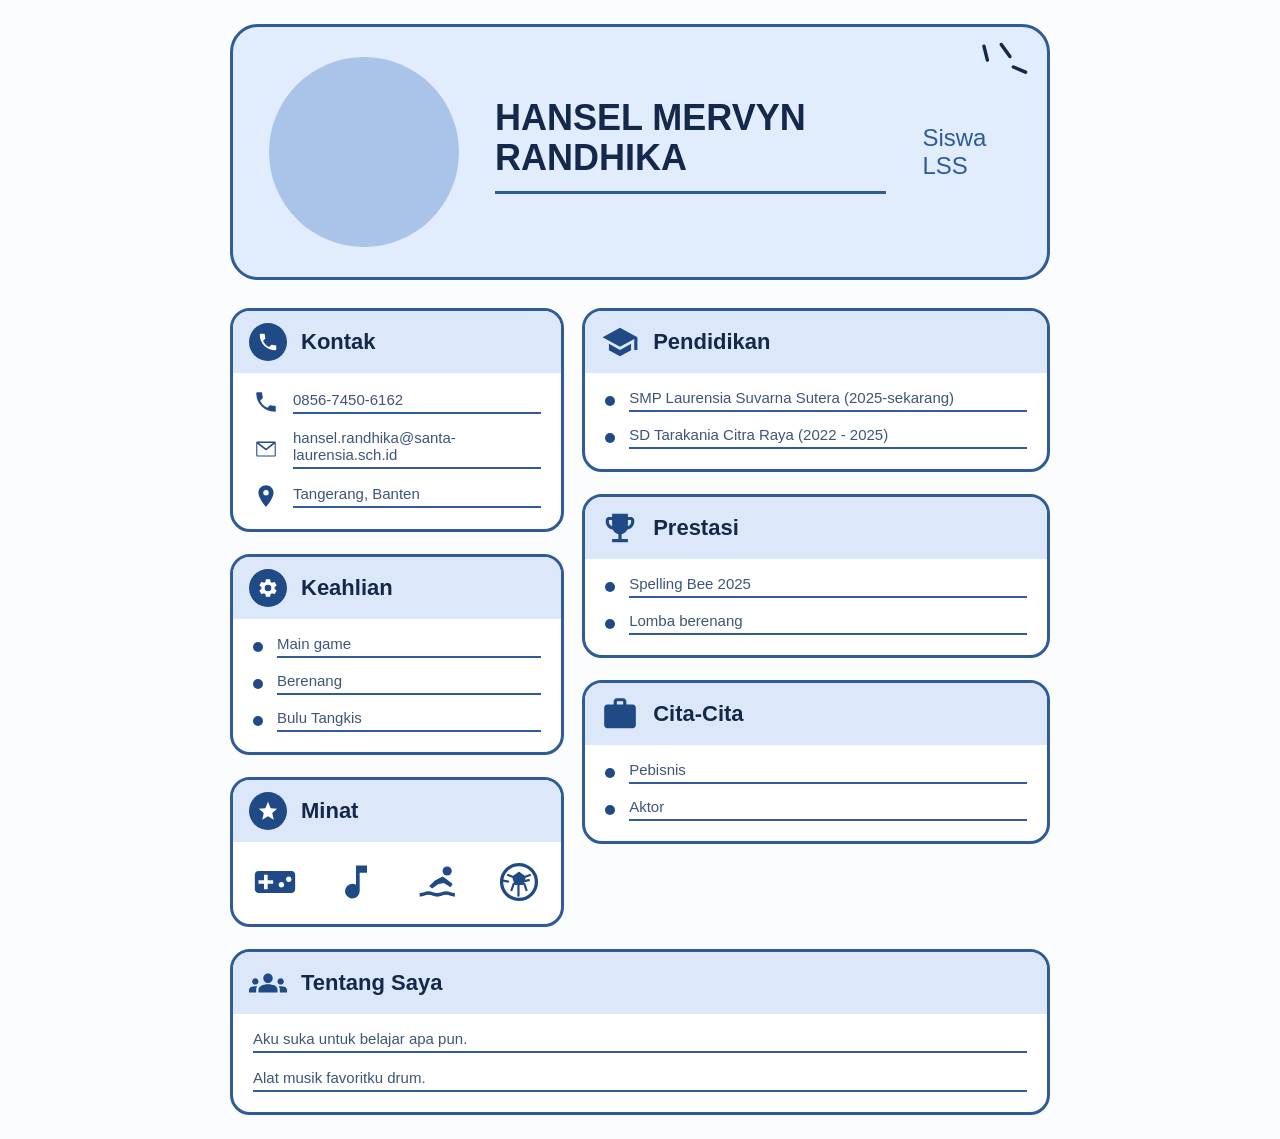
==== index.html @ aec37f4a "Add files via upload" ====
<!DOCTYPE html>
<html lang="id">
<head>
  <link rel="logo" href="https://www.santa-laurensia.com/sutera/wp-content/uploads/2024/10/logo-las-286x300-1.png">
  <meta charset="UTF-8">
  <meta name="viewport" content="width=device-width, initial-scale=1.0">
  <title>CV Hansel Santoso</title>
  <link rel="icon" type="image/png" href="logo.png">
  <link rel="stylesheet" href="hansel.css">
</head>
<body class="hansel-body">
  <svg class="hansel-sprite" xmlns="http://www.w3.org/2000/svg" aria-hidden="true">
    <symbol id="hansel-ic-phone" viewBox="0 0 24 24"><path d="M6.62 10.79c1.44 2.83 3.76 5.14 6.59 6.59l2.2-2.2c.27-.27.67-.36 1.02-.24 1.12.37 2.33.57 3.57.57.55 0 1 .45 1 1V20c0 .55-.45 1-1 1-9.39 0-17-7.61-17-17 0-.55.45-1 1-1h3.5c.55 0 1 .45 1 1 0 1.25.2 2.45.57 3.57.11.35.03.74-.25 1.02l-2.2 2.2z"/></symbol>
    <symbol id="hansel-ic-mail" viewBox="0 0 24 24"><path d="M4 5h16a1 1 0 0 1 1 1v12a1 1 0 0 1-1 1H4a1 1 0 0 1-1-1V6a1 1 0 0 1 1-1zm0 2.2V18h16V7.2l-8 6.1-8-6.1zM5.5 6.5l6.5 5 6.5-5z"/></symbol>
    <symbol id="hansel-ic-pin" viewBox="0 0 24 24"><path d="M12 2C8.1 2 5 5.1 5 9c0 5.25 7 13 7 13s7-7.75 7-13c0-3.9-3.1-7-7-7zm0 9.5A2.5 2.5 0 1 1 12 6.5a2.5 2.5 0 0 1 0 5z"/></symbol>
    <symbol id="hansel-ic-cap" viewBox="0 0 24 24"><path d="M12 3L1 9l11 6 9-4.91V17h2V9L12 3zM5 13.18v4L12 21l7-3.82v-4L12 17l-7-3.82z"/></symbol>
    <symbol id="hansel-ic-gear" viewBox="0 0 24 24"><path d="M19.14 12.94c.04-.3.06-.61.06-.94 0-.32-.02-.64-.07-.94l2.03-1.58a.49.49 0 0 0 .12-.61l-1.92-3.32a.49.49 0 0 0-.59-.22l-2.39.96c-.5-.38-1.03-.7-1.62-.94l-.36-2.54a.48.48 0 0 0-.48-.41h-3.84c-.24 0-.43.17-.47.41l-.36 2.54c-.59.24-1.13.57-1.62.94l-2.39-.96c-.22-.08-.47 0-.59.22L2.74 8.87c-.12.21-.08.47.12.61l2.03 1.58c-.05.3-.09.63-.09.94s.02.64.07.94l-2.03 1.58a.49.49 0 0 0-.12.61l1.92 3.32c.12.22.37.29.59.22l2.39-.96c.5.38 1.03.7 1.62.94l.36 2.54c.05.24.24.41.48.41h3.84c.24 0 .44-.17.47-.41l.36-2.54c.59-.24 1.13-.56 1.62-.94l2.39.96c.22.08.47 0 .59-.22l1.92-3.32c.12-.22.07-.47-.12-.61l-2.01-1.58zM12 15.6A3.6 3.6 0 1 1 12 8.4a3.6 3.6 0 0 1 0 7.2z"/></symbol>
    <symbol id="hansel-ic-trophy" viewBox="0 0 24 24"><path d="M19 5h-2V3H7v2H5c-1.1 0-2 .9-2 2v1c0 2.55 1.92 4.63 4.39 4.94.63 1.5 1.98 2.63 3.61 2.96V19H7v2h10v-2h-4v-3.1c1.63-.33 2.98-1.46 3.61-2.96C19.08 12.63 21 10.55 21 8V7c0-1.1-.9-2-2-2zM5 8V7h2v3.82C5.84 10.4 5 9.3 5 8zm14 0c0 1.3-.84 2.4-2 2.82V7h2v1z"/></symbol>
    <symbol id="hansel-ic-work" viewBox="0 0 24 24"><path d="M20 6h-4V4c0-1.11-.89-2-2-2h-4c-1.11 0-2 .89-2 2v2H4c-1.11 0-1.99.89-1.99 2L2 19c0 1.11.89 2 2 2h16c1.11 0 2-.89 2-2V8c0-1.11-.89-2-2-2zm-6 0h-4V4h4v2z"/></symbol>
    <symbol id="hansel-ic-star" viewBox="0 0 24 24"><path d="M12 2l2.9 6.9 7.1.6-5.4 4.7 1.7 7.3L12 17.8 5.7 21.5l1.7-7.3L2 9.5l7.1-.6z"/></symbol>
    <symbol id="hansel-ic-game" viewBox="0 0 24 24"><path d="M21 6H3c-1.1 0-2 .9-2 2v8c0 1.1.9 2 2 2h18c1.1 0 2-.9 2-2V8c0-1.1-.9-2-2-2zm-10 7H8v3H6v-3H3v-2h3V8h2v3h3v2zm4.5 2c-.83 0-1.5-.67-1.5-1.5s.67-1.5 1.5-1.5 1.5.67 1.5 1.5-.67 1.5-1.5 1.5zm4-3c-.83 0-1.5-.67-1.5-1.5S18.67 9 19.5 9s1.5.67 1.5 1.5-.67 1.5-1.5 1.5z"/></symbol>
    <symbol id="hansel-ic-music" viewBox="0 0 24 24"><path d="M12 3v10.55A4 4 0 1 0 14 17V7h4V3h-6z"/></symbol>
    <symbol id="hansel-ic-swim" viewBox="0 0 24 24"><circle cx="17" cy="6" r="2.5"/><path d="m14.5 9-4.2 2.2-3.1 3 1.6 1.4 3.3-2.4 3.1-.6 3.6 2.2 1.2-1.7-4-3.1-1.5-1zM2 18c2 0 2.8-1 4.8-1s2.8 1 4.8 1 2.8-1 4.8-1 2.8 1 4.8 1v2c-2 0-2.8-1-4.8-1s-2.8 1-4.8 1-2.8-1-4.8-1S4 20 2 20v-2z"/></symbol>
    <symbol id="hansel-ic-football" viewBox="0 0 24 24"><circle cx="12" cy="12" r="9.5" fill="none" stroke="#1f4a85" stroke-width="1.8"/><path d="m12 7 3.1 2.3-1.2 3.7h-3.8L8.9 9.3 12 7zm-3.1 2.3L6 8.2m9.1 1.1 2.9-1.1m-3.1 4.8 1.2 3.4m-7-3.4-1.2 3.4m3.8-2.7v5.8m-5.7-7.7-3.8-.8m15.2 0-3.8.8" fill="#1f4a85" stroke="#1f4a85" stroke-width="1.2" stroke-linecap="round" stroke-linejoin="round"/></symbol>
    <symbol id="hansel-ic-people" viewBox="0 0 24 24"><path d="M12 12.75c1.63 0 3.07.39 4.24.9 1.08.48 1.76 1.56 1.76 2.73V18H6v-1.61c0-1.18.68-2.26 1.76-2.73 1.17-.52 2.61-.91 4.24-.91zM4 13c1.1 0 2-.9 2-2s-.9-2-2-2-2 .9-2 2 .9 2 2 2zm1.13 1.1c-.37-.06-.74-.1-1.13-.1-.99 0-1.93.21-2.78.58A2.01 2.01 0 0 0 0 16.43V18h4.5v-1.61c0-.83.23-1.61.63-2.29zM20 13c1.1 0 2-.9 2-2s-.9-2-2-2-2 .9-2 2 .9 2 2 2zm4 3.43c0-.81-.48-1.53-1.22-1.85A6.95 6.95 0 0 0 20 14c-.39 0-.76.04-1.13.1.4.68.63 1.46.63 2.29V18H24v-1.57zM12 6c1.66 0 3 1.34 3 3s-1.34 3-3 3-3-1.34-3-3 1.34-3 3-3z"/></symbol>
  </svg>








  <main class="hansel-page">
    <header class="hansel-header">
    <a class="hansel-photo-link" href="index2.html">
  <div class="hansel-photo" role="img" aria-label="Foto Hansel"></div>
</a>
     
        <h1 class="hansel-name">HANSEL MERVYN RANDHIKA</h1>
        <p class="hansel-role">Siswa LSS</p>
      </div>
      <svg class="hansel-spark" viewBox="0 0 60 60" aria-hidden="true">
        <line x1="8" y1="6" x2="12" y2="22"/>
        <line x1="28" y1="4" x2="38" y2="18"/>
        <line x1="42" y1="30" x2="56" y2="36"/>
      </svg>
    </header>








    <div class="hansel-grid">
      <div class="hansel-column">
        <section class="hansel-card">
          <h2 class="hansel-card-title">
            <span class="hansel-badge"><svg class="hansel-icon"><use href="#hansel-ic-phone"/></svg></span> Kontak
          </h2>
          <ul class="hansel-card-body">
            <li class="hansel-item"><svg class="hansel-icon hansel-icon-small"><use href="#hansel-ic-phone"/></svg><span class="hansel-line">0856-7450-6162</span></li>
            <li class="hansel-item"><svg class="hansel-icon hansel-icon-small"><use href="#hansel-ic-mail"/></svg><span class="hansel-line">hansel.randhika@santa-laurensia.sch.id</span></li>
            <li class="hansel-item"><svg class="hansel-icon hansel-icon-small"><use href="#hansel-ic-pin"/></svg><span class="hansel-line">Tangerang, Banten</span></li>
          </ul>
        </section>








        <section class="hansel-card">
          <h2 class="hansel-card-title">
            <span class="hansel-badge"><svg class="hansel-icon"><use href="#hansel-ic-gear"/></svg></span> Keahlian
          </h2>
          <ul class="hansel-card-body">
            <li class="hansel-item hansel-dot"><span class="hansel-line">Main game</span></li>
            <li class="hansel-item hansel-dot"><span class="hansel-line">Berenang</span></li>
            <li class="hansel-item hansel-dot"><span class="hansel-line">Bulu Tangkis</span></li>
          </ul>
        </section>








        <section class="hansel-card">
          <h2 class="hansel-card-title">
            <span class="hansel-badge"><svg class="hansel-icon"><use href="#hansel-ic-star"/></svg></span> Minat
          </h2>
          <div class="hansel-card-body hansel-interests">
            <svg class="hansel-icon hansel-icon-large" aria-label="Game"><use href="#hansel-ic-game"/></svg>
            <svg class="hansel-icon hansel-icon-large" aria-label="Musik"><use href="#hansel-ic-music"/></svg>
            <svg class="hansel-icon hansel-icon-large" aria-label="Berenang"><use href="#hansel-ic-swim"/></svg>
            <svg class="hansel-icon hansel-icon-large" role="img" aria-label="Sepak bola"><use href="#hansel-ic-football"/></svg>
          </div>
        </section>
      </div>








      <div class="hansel-column">
        <section class="hansel-card">
          <h2 class="hansel-card-title">
            <svg class="hansel-icon hansel-icon-title"><use href="#hansel-ic-cap"/></svg> Pendidikan
          </h2>
          <ul class="hansel-card-body">
            <li class="hansel-item hansel-dot"><span class="hansel-line">SMP Laurensia Suvarna Sutera (2025-sekarang)</span></li>
            <li class="hansel-item hansel-dot"><span class="hansel-line">SD Tarakania Citra Raya (2022 - 2025)</span></li>
          </ul>
        </section>








        <section class="hansel-card">
          <h2 class="hansel-card-title">
            <svg class="hansel-icon hansel-icon-title"><use href="#hansel-ic-trophy"/></svg> Prestasi
          </h2>
          <ul class="hansel-card-body">
            <li class="hansel-item hansel-dot"><span class="hansel-line">Spelling Bee 2025</span></li>
            <li class="hansel-item hansel-dot"><span class="hansel-line">Lomba berenang</span></li>
          </ul>
        </section>








        <section class="hansel-card">
          <h2 class="hansel-card-title">
            <svg class="hansel-icon hansel-icon-title"><use href="#hansel-ic-work"/></svg> Cita-Cita
          </h2>
          <ul class="hansel-card-body">
            <li class="hansel-item hansel-dot"><span class="hansel-line">Pebisnis</span></li>
            <li class="hansel-item hansel-dot"><span class="hansel-line">Aktor</span></li>
          </ul>
        </section>
      </div>
    </div>








    <section class="hansel-card hansel-about">
      <h2 class="hansel-card-title">
        <svg class="hansel-icon hansel-icon-title"><use href="#hansel-ic-people"/></svg> Tentang Saya
      </h2>
      <div class="hansel-card-body">
        <p class="hansel-line hansel-paragraph">Aku suka untuk belajar apa pun.</p>
        <p class="hansel-line hansel-paragraph">Alat musik favoritku drum.</p>
      </div>
    </section>
  </main>
</body>
</html>
---- hansel.css ----
.hansel-body {
  margin: 0;
  padding: 24px 16px;
  background-color: #fbfcfe;
  font-family: "Trebuchet MS", "Segoe UI", Arial, sans-serif;
  color: #14284b;
}
















.hansel-sprite {
  position: absolute;
  width: 0;
  height: 0;
  overflow: hidden;
}
















.hansel-page {
  max-width: 820px;
  margin: 0 auto;
}
















.hansel-header {
  position: relative;
  display: flex;
  align-items: center;
  gap: 36px;
  padding: 30px 36px;
  background-color: #e1edfc;
  border: 3px solid #2f5b99;
  border-radius: 28px;
}
















.hansel-photo-link {
  flex-shrink: 0;
  display: block;
  width: 190px;
  height: 190px;
  border-radius: 50%;
  overflow: hidden;
  background-color: #a9c4e8;
}
















.hansel-photo {
  width: 250px;
  height: 250px;
  background-image: url('https://lh3.googleusercontent.com/a/ACg8ocIhfn07L3HhZlN5Z_48oysHoy-c8JaeV3KqUnigDhrddwpNjC4=s83-c-mo');
  background-size: cover;
  background-position: center;
  background-repeat: no-repeat;
  border-radius: 50%; /* Opsional: tambahkan baris ini jika ingin foto berbentuk bulat */
}














.hansel-identity {
  flex: 1;
}
















.hansel-name {
  margin: 0 0 12px;
  padding-bottom: 14px;
  font-size: 36px;
  line-height: 1.1;
  color: #14284b;
  border-bottom: 3px solid #2f5b99;
}
















.hansel-role {
  margin: 0;
  font-size: 24px;
  color: #2f5b99;
}
















.hansel-spark {
  position: absolute;
  top: 14px;
  right: 18px;
  width: 52px;
  height: 52px;
  stroke: #14284b;
  stroke-width: 4;
  stroke-linecap: round;
}
















.hansel-grid {
  display: grid;
  grid-template-columns: 1fr 1.4fr;
  gap: 18px;
  margin-top: 28px;
  align-items: start;
}
















.hansel-column {
  display: flex;
  flex-direction: column;
  gap: 22px;
}
















.hansel-card {
  background-color: #ffffff;
  border: 3px solid #2f5b99;
  border-radius: 20px;
  overflow: hidden;
}
















.hansel-card-title {
  display: flex;
  align-items: center;
  gap: 14px;
  margin: 0;
  padding: 12px 16px;
  font-size: 22px;
  color: #14284b;
  background-color: #dce8fa;
}
















.hansel-badge {
  display: flex;
  align-items: center;
  justify-content: center;
  width: 38px;
  height: 38px;
  border-radius: 50%;
  background-color: #1f4a85;
}
















.hansel-badge .hansel-icon {
  width: 22px;
  height: 22px;
  fill: #ffffff;
}
















.hansel-icon {
  width: 24px;
  height: 24px;
  fill: #1f4a85;
}
















.hansel-icon-title {
  width: 38px;
  height: 38px;
}
















.hansel-icon-small {
  width: 26px;
  height: 26px;
  flex-shrink: 0;
}
















.hansel-icon-large {
  width: 44px;
  height: 44px;
}
















.hansel-card-body {
  list-style: none;
  margin: 0;
  padding: 16px 20px 20px;
}
















.hansel-item {
  display: flex;
  align-items: center;
  gap: 14px;
  margin-bottom: 14px;
}
















.hansel-item:last-child {
  margin-bottom: 0;
}
















.hansel-dot::before {
  content: "";
  flex-shrink: 0;
  width: 10px;
  height: 10px;
  border-radius: 50%;
  background-color: #1f4a85;
}
















.hansel-line {
  flex: 1;
  padding-bottom: 4px;
  font-size: 15px;
  color: #3d5578;
  border-bottom: 2px solid #2f5b99;
}
















.hansel-interests {
  display: flex;
  justify-content: space-between;
  align-items: center;
  padding-top: 18px;
}
















.hansel-about {
  margin-top: 22px;
}
















.hansel-paragraph {
  margin: 0 0 16px;
}
















.hansel-paragraph:last-child {
  margin-bottom: 0;
}
















@media (max-width: 640px) {
  .hansel-header {
    flex-direction: column;
    text-align: center;
    padding: 28px 20px;
  }
















  .hansel-name {
    font-size: 12px;
  }
















  .hansel-role {
    font-size: 18px;
  }
















  .hansel-grid {
    grid-template-columns: 1fr;
  }
}
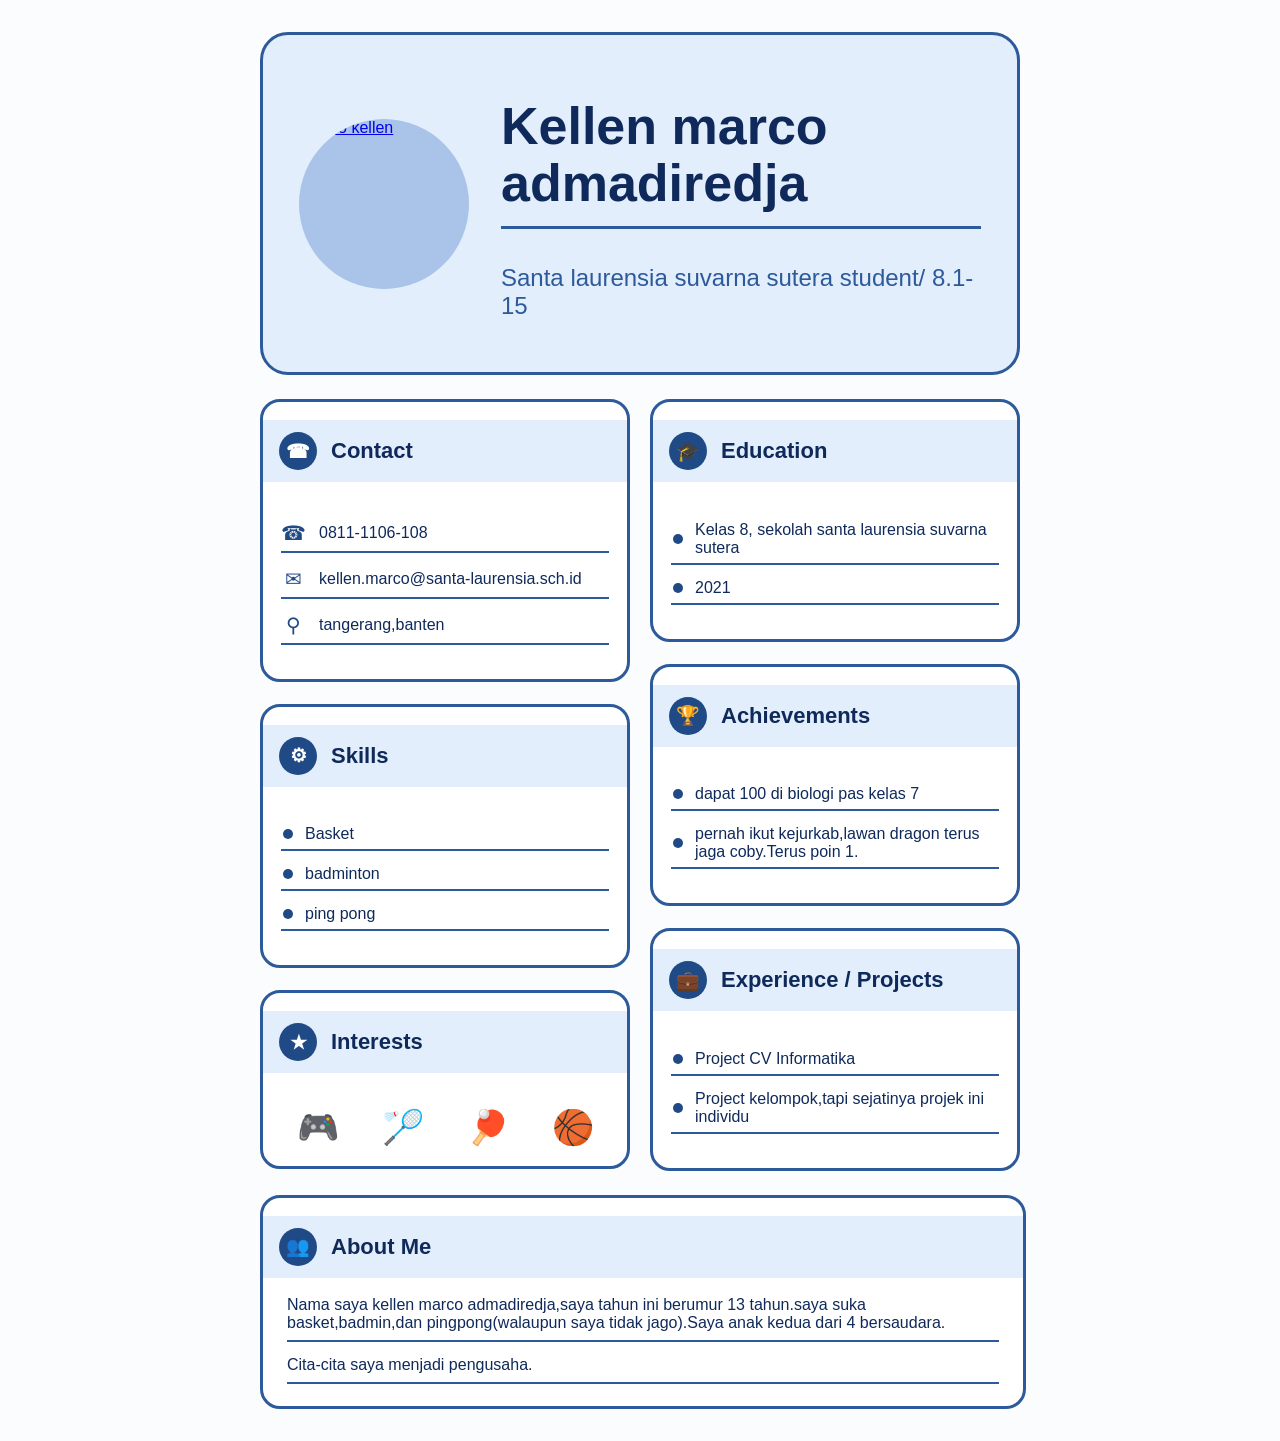
==== commit 8acf2279: "Update index.html" ====
--- a/index.html
+++ b/index.html
@@ -1,183 +1,116 @@
 <!DOCTYPE html>
 <html lang="id">
 <head>
-  <link rel="logo" href="https://www.santa-laurensia.com/sutera/wp-content/uploads/2024/10/logo-las-286x300-1.png">
-  <meta charset="UTF-8">
-  <meta name="viewport" content="width=device-width, initial-scale=1.0">
-  <title>CV Hansel Santoso</title>
-  <link rel="icon" type="image/png" href="logo.png">
-  <link rel="stylesheet" href="hansel.css">
+<meta charset="UTF-8">
+<meta name="viewport" content="width=device-width, initial-scale=1">
+<title>CV Kellen</title>
+<link rel="icon" type="image/png" href="https://www.santa-laurensia.com/sutera/wp-content/uploads/2024/10/logo-las-286x300-1.png">
+<link rel="stylesheet" href="kellen.css">
 </head>
-<body class="hansel-body">
-  <svg class="hansel-sprite" xmlns="http://www.w3.org/2000/svg" aria-hidden="true">
-    <symbol id="hansel-ic-phone" viewBox="0 0 24 24"><path d="M6.62 10.79c1.44 2.83 3.76 5.14 6.59 6.59l2.2-2.2c.27-.27.67-.36 1.02-.24 1.12.37 2.33.57 3.57.57.55 0 1 .45 1 1V20c0 .55-.45 1-1 1-9.39 0-17-7.61-17-17 0-.55.45-1 1-1h3.5c.55 0 1 .45 1 1 0 1.25.2 2.45.57 3.57.11.35.03.74-.25 1.02l-2.2 2.2z"/></symbol>
-    <symbol id="hansel-ic-mail" viewBox="0 0 24 24"><path d="M4 5h16a1 1 0 0 1 1 1v12a1 1 0 0 1-1 1H4a1 1 0 0 1-1-1V6a1 1 0 0 1 1-1zm0 2.2V18h16V7.2l-8 6.1-8-6.1zM5.5 6.5l6.5 5 6.5-5z"/></symbol>
-    <symbol id="hansel-ic-pin" viewBox="0 0 24 24"><path d="M12 2C8.1 2 5 5.1 5 9c0 5.25 7 13 7 13s7-7.75 7-13c0-3.9-3.1-7-7-7zm0 9.5A2.5 2.5 0 1 1 12 6.5a2.5 2.5 0 0 1 0 5z"/></symbol>
-    <symbol id="hansel-ic-cap" viewBox="0 0 24 24"><path d="M12 3L1 9l11 6 9-4.91V17h2V9L12 3zM5 13.18v4L12 21l7-3.82v-4L12 17l-7-3.82z"/></symbol>
-    <symbol id="hansel-ic-gear" viewBox="0 0 24 24"><path d="M19.14 12.94c.04-.3.06-.61.06-.94 0-.32-.02-.64-.07-.94l2.03-1.58a.49.49 0 0 0 .12-.61l-1.92-3.32a.49.49 0 0 0-.59-.22l-2.39.96c-.5-.38-1.03-.7-1.62-.94l-.36-2.54a.48.48 0 0 0-.48-.41h-3.84c-.24 0-.43.17-.47.41l-.36 2.54c-.59.24-1.13.57-1.62.94l-2.39-.96c-.22-.08-.47 0-.59.22L2.74 8.87c-.12.21-.08.47.12.61l2.03 1.58c-.05.3-.09.63-.09.94s.02.64.07.94l-2.03 1.58a.49.49 0 0 0-.12.61l1.92 3.32c.12.22.37.29.59.22l2.39-.96c.5.38 1.03.7 1.62.94l.36 2.54c.05.24.24.41.48.41h3.84c.24 0 .44-.17.47-.41l.36-2.54c.59-.24 1.13-.56 1.62-.94l2.39.96c.22.08.47 0 .59-.22l1.92-3.32c.12-.22.07-.47-.12-.61l-2.01-1.58zM12 15.6A3.6 3.6 0 1 1 12 8.4a3.6 3.6 0 0 1 0 7.2z"/></symbol>
-    <symbol id="hansel-ic-trophy" viewBox="0 0 24 24"><path d="M19 5h-2V3H7v2H5c-1.1 0-2 .9-2 2v1c0 2.55 1.92 4.63 4.39 4.94.63 1.5 1.98 2.63 3.61 2.96V19H7v2h10v-2h-4v-3.1c1.63-.33 2.98-1.46 3.61-2.96C19.08 12.63 21 10.55 21 8V7c0-1.1-.9-2-2-2zM5 8V7h2v3.82C5.84 10.4 5 9.3 5 8zm14 0c0 1.3-.84 2.4-2 2.82V7h2v1z"/></symbol>
-    <symbol id="hansel-ic-work" viewBox="0 0 24 24"><path d="M20 6h-4V4c0-1.11-.89-2-2-2h-4c-1.11 0-2 .89-2 2v2H4c-1.11 0-1.99.89-1.99 2L2 19c0 1.11.89 2 2 2h16c1.11 0 2-.89 2-2V8c0-1.11-.89-2-2-2zm-6 0h-4V4h4v2z"/></symbol>
-    <symbol id="hansel-ic-star" viewBox="0 0 24 24"><path d="M12 2l2.9 6.9 7.1.6-5.4 4.7 1.7 7.3L12 17.8 5.7 21.5l1.7-7.3L2 9.5l7.1-.6z"/></symbol>
-    <symbol id="hansel-ic-game" viewBox="0 0 24 24"><path d="M21 6H3c-1.1 0-2 .9-2 2v8c0 1.1.9 2 2 2h18c1.1 0 2-.9 2-2V8c0-1.1-.9-2-2-2zm-10 7H8v3H6v-3H3v-2h3V8h2v3h3v2zm4.5 2c-.83 0-1.5-.67-1.5-1.5s.67-1.5 1.5-1.5 1.5.67 1.5 1.5-.67 1.5-1.5 1.5zm4-3c-.83 0-1.5-.67-1.5-1.5S18.67 9 19.5 9s1.5.67 1.5 1.5-.67 1.5-1.5 1.5z"/></symbol>
-    <symbol id="hansel-ic-music" viewBox="0 0 24 24"><path d="M12 3v10.55A4 4 0 1 0 14 17V7h4V3h-6z"/></symbol>
-    <symbol id="hansel-ic-swim" viewBox="0 0 24 24"><circle cx="17" cy="6" r="2.5"/><path d="m14.5 9-4.2 2.2-3.1 3 1.6 1.4 3.3-2.4 3.1-.6 3.6 2.2 1.2-1.7-4-3.1-1.5-1zM2 18c2 0 2.8-1 4.8-1s2.8 1 4.8 1 2.8-1 4.8-1 2.8 1 4.8 1v2c-2 0-2.8-1-4.8-1s-2.8 1-4.8 1-2.8-1-4.8-1S4 20 2 20v-2z"/></symbol>
-    <symbol id="hansel-ic-football" viewBox="0 0 24 24"><circle cx="12" cy="12" r="9.5" fill="none" stroke="#1f4a85" stroke-width="1.8"/><path d="m12 7 3.1 2.3-1.2 3.7h-3.8L8.9 9.3 12 7zm-3.1 2.3L6 8.2m9.1 1.1 2.9-1.1m-3.1 4.8 1.2 3.4m-7-3.4-1.2 3.4m3.8-2.7v5.8m-5.7-7.7-3.8-.8m15.2 0-3.8.8" fill="#1f4a85" stroke="#1f4a85" stroke-width="1.2" stroke-linecap="round" stroke-linejoin="round"/></symbol>
-    <symbol id="hansel-ic-people" viewBox="0 0 24 24"><path d="M12 12.75c1.63 0 3.07.39 4.24.9 1.08.48 1.76 1.56 1.76 2.73V18H6v-1.61c0-1.18.68-2.26 1.76-2.73 1.17-.52 2.61-.91 4.24-.91zM4 13c1.1 0 2-.9 2-2s-.9-2-2-2-2 .9-2 2 .9 2 2 2zm1.13 1.1c-.37-.06-.74-.1-1.13-.1-.99 0-1.93.21-2.78.58A2.01 2.01 0 0 0 0 16.43V18h4.5v-1.61c0-.83.23-1.61.63-2.29zM20 13c1.1 0 2-.9 2-2s-.9-2-2-2-2 .9-2 2 .9 2 2 2zm4 3.43c0-.81-.48-1.53-1.22-1.85A6.95 6.95 0 0 0 20 14c-.39 0-.76.04-1.13.1.4.68.63 1.46.63 2.29V18H24v-1.57zM12 6c1.66 0 3 1.34 3 3s-1.34 3-3 3-3-1.34-3-3 1.34-3 3-3z"/></symbol>
-  </svg>
+<body class="kellen-body">
+<div class="kellen-page">
+<header class="kellen-header">
+<a class="kellen-photo-link" href="index.html">
+<img class="kellen-photo" src="https://cdn.phototourl.com/anon/2026-11-17-d67caadf-6304-4195-abc5-3c3a490e21a6.jpg" alt="Foto kellen">
+</a>
+<div class="kellen-title">
+<h1 class="kellen-name">Kellen marco admadiredja</h1>
+<p class="kellen-role">Santa laurensia suvarna sutera student/ 8.1-15</p>
+</div>
+</header>
+<main class="kellen-grid">
 
 
 
 
+<div class="kellen-col">
+<section class="kellen-card">
+<h2 class="kellen-card-title"><span class="kellen-icon">&#9742;</span>Contact</h2>
+<ul class="kellen-list kellen-plain">
+<li><span class="kellen-mini">&#9742;</span>0811-1106-108</li>
+<li><span class="kellen-mini">&#9993;</span>kellen.marco@santa-laurensia.sch.id</li>
+<li><span class="kellen-mini">&#9906;</span>tangerang,banten</li>
+</ul>
+</section>
 
 
 
 
-  <main class="hansel-page">
-    <header class="hansel-header">
-    <a class="hansel-photo-link" href="index2.html">
-  <div class="hansel-photo" role="img" aria-label="Foto Hansel"></div>
-</a>
-     
-        <h1 class="hansel-name">HANSEL MERVYN RANDHIKA</h1>
-        <p class="hansel-role">Siswa LSS</p>
-      </div>
-      <svg class="hansel-spark" viewBox="0 0 60 60" aria-hidden="true">
-        <line x1="8" y1="6" x2="12" y2="22"/>
-        <line x1="28" y1="4" x2="38" y2="18"/>
-        <line x1="42" y1="30" x2="56" y2="36"/>
-      </svg>
-    </header>
+<section class="kellen-card">
+<h2 class="kellen-card-title"><span class="kellen-icon">&#9881;</span>Skills</h2>
+<ul class="kellen-list">
+<li>Basket</li>
+<li>badminton</li>
+<li>ping pong</li>
+</ul>
+</section>
 
 
 
 
+<section class="kellen-card">
+<h2 class="kellen-card-title"><span class="kellen-icon">&#9733;</span>Interests</h2>
+<div class="kellen-interests">
+<span class="kellen-interest">&#127918;</span>
+<span class="kellen-interest">&#127992;</span>
+<span class="kellen-interest">&#127955;</span>
+<span class="kellen-interest">&#127936;</span>
+</div>
+</section>
+</div>
 
 
 
 
-    <div class="hansel-grid">
-      <div class="hansel-column">
-        <section class="hansel-card">
-          <h2 class="hansel-card-title">
-            <span class="hansel-badge"><svg class="hansel-icon"><use href="#hansel-ic-phone"/></svg></span> Kontak
-          </h2>
-          <ul class="hansel-card-body">
-            <li class="hansel-item"><svg class="hansel-icon hansel-icon-small"><use href="#hansel-ic-phone"/></svg><span class="hansel-line">0856-7450-6162</span></li>
-            <li class="hansel-item"><svg class="hansel-icon hansel-icon-small"><use href="#hansel-ic-mail"/></svg><span class="hansel-line">hansel.randhika@santa-laurensia.sch.id</span></li>
-            <li class="hansel-item"><svg class="hansel-icon hansel-icon-small"><use href="#hansel-ic-pin"/></svg><span class="hansel-line">Tangerang, Banten</span></li>
-          </ul>
-        </section>
+<div class="kellen-col">
+<section class="kellen-card">
+<h2 class="kellen-card-title"><span class="kellen-icon">&#127891;</span>Education</h2>
+<ul class="kellen-list">
+<li>Kelas 8, sekolah santa laurensia suvarna sutera</li>
+<li>2021</li>
+</ul>
+</section>
 
 
 
 
+<section class="kellen-card">
+<h2 class="kellen-card-title"><span class="kellen-icon">&#127942;</span>Achievements</h2>
+<ul class="kellen-list">
+<li>dapat 100 di biologi pas kelas 7</li>
+<li>pernah ikut kejurkab,lawan dragon terus jaga coby.Terus poin 1.</li>
+</ul>
+</section>
 
 
 
 
-        <section class="hansel-card">
-          <h2 class="hansel-card-title">
-            <span class="hansel-badge"><svg class="hansel-icon"><use href="#hansel-ic-gear"/></svg></span> Keahlian
-          </h2>
-          <ul class="hansel-card-body">
-            <li class="hansel-item hansel-dot"><span class="hansel-line">Main game</span></li>
-            <li class="hansel-item hansel-dot"><span class="hansel-line">Berenang</span></li>
-            <li class="hansel-item hansel-dot"><span class="hansel-line">Bulu Tangkis</span></li>
-          </ul>
-        </section>
+<section class="kellen-card">
+<h2 class="kellen-card-title"><span class="kellen-icon">&#128188;</span>Experience / Projects</h2>
+<ul class="kellen-list">
+<li>Project CV Informatika</li>
+<li>Project kelompok,tapi sejatinya projek ini individu</li>
+</ul>
+</section>
+</div>
 
 
 
 
+</main>
 
 
 
 
-        <section class="hansel-card">
-          <h2 class="hansel-card-title">
-            <span class="hansel-badge"><svg class="hansel-icon"><use href="#hansel-ic-star"/></svg></span> Minat
-          </h2>
-          <div class="hansel-card-body hansel-interests">
-            <svg class="hansel-icon hansel-icon-large" aria-label="Game"><use href="#hansel-ic-game"/></svg>
-            <svg class="hansel-icon hansel-icon-large" aria-label="Musik"><use href="#hansel-ic-music"/></svg>
-            <svg class="hansel-icon hansel-icon-large" aria-label="Berenang"><use href="#hansel-ic-swim"/></svg>
-            <svg class="hansel-icon hansel-icon-large" role="img" aria-label="Sepak bola"><use href="#hansel-ic-football"/></svg>
-          </div>
-        </section>
-      </div>
+<section class="kellen-card kellen-about">
+<h2 class="kellen-card-title"><span class="kellen-icon">&#128101;</span>About Me</h2>
+<p class="kellen-text">Nama saya kellen marco admadiredja,saya tahun ini berumur 13 tahun.saya suka basket,badmin,dan pingpong(walaupun saya tidak jago).Saya anak kedua dari 4 bersaudara.</p>
+<p class="kellen-text">Cita-cita saya menjadi pengusaha.</p>
+</section>
 
 
 
 
-
-
-
-
-      <div class="hansel-column">
-        <section class="hansel-card">
-          <h2 class="hansel-card-title">
-            <svg class="hansel-icon hansel-icon-title"><use href="#hansel-ic-cap"/></svg> Pendidikan
-          </h2>
-          <ul class="hansel-card-body">
-            <li class="hansel-item hansel-dot"><span class="hansel-line">SMP Laurensia Suvarna Sutera (2025-sekarang)</span></li>
-            <li class="hansel-item hansel-dot"><span class="hansel-line">SD Tarakania Citra Raya (2022 - 2025)</span></li>
-          </ul>
-        </section>
-
-
-
-
-
-
-
-
-        <section class="hansel-card">
-          <h2 class="hansel-card-title">
-            <svg class="hansel-icon hansel-icon-title"><use href="#hansel-ic-trophy"/></svg> Prestasi
-          </h2>
-          <ul class="hansel-card-body">
-            <li class="hansel-item hansel-dot"><span class="hansel-line">Spelling Bee 2025</span></li>
-            <li class="hansel-item hansel-dot"><span class="hansel-line">Lomba berenang</span></li>
-          </ul>
-        </section>
-
-
-
-
-
-
-
-
-        <section class="hansel-card">
-          <h2 class="hansel-card-title">
-            <svg class="hansel-icon hansel-icon-title"><use href="#hansel-ic-work"/></svg> Cita-Cita
-          </h2>
-          <ul class="hansel-card-body">
-            <li class="hansel-item hansel-dot"><span class="hansel-line">Pebisnis</span></li>
-            <li class="hansel-item hansel-dot"><span class="hansel-line">Aktor</span></li>
-          </ul>
-        </section>
-      </div>
-    </div>
-
-
-
-
-
-
-
-
-    <section class="hansel-card hansel-about">
-      <h2 class="hansel-card-title">
-        <svg class="hansel-icon hansel-icon-title"><use href="#hansel-ic-people"/></svg> Tentang Saya
-      </h2>
-      <div class="hansel-card-body">
-        <p class="hansel-line hansel-paragraph">Aku suka untuk belajar apa pun.</p>
-        <p class="hansel-line hansel-paragraph">Alat musik favoritku drum.</p>
-      </div>
-    </section>
-  </main>
+</div>
 </body>
 </html>
-
-
--- a/kellen.css
+++ b/kellen.css
@@ -0,0 +1,241 @@
+{
+  box-sizing: border-box;
+  margin: 0;
+  padding: 0;
+}
+
+
+.kellen-body {
+  font-family: "Segoe UI", Arial, sans-serif;
+  background: #fbfcfe;
+  color: #0f2a5a;
+  padding: 24px 12px;
+}
+
+
+.kellen-page {
+  max-width: 760px;
+  margin: 0 auto;
+}
+
+
+.kellen-header {
+  display: flex;
+  align-items: center;
+  gap: 32px;
+  background: #e2eefc;
+  border: 3px solid #2d5a9b;
+  border-radius: 28px;
+  padding: 28px 36px;
+  margin-bottom: 24px;
+}
+
+
+.kellen-photo-link {
+  flex-shrink: 0;
+  display: block;
+  width: 170px;
+  height: 170px;
+  border-radius: 50%;
+  overflow: hidden;
+  background: #a9c4e8;
+}
+
+
+.kellen-photo {
+  width: 100%;
+  height: 100%;
+  border-radius: 50%;
+  object-fit: cover;
+  object-position: center 20%;
+  display: block;
+}
+
+
+.kellen-title {
+  flex: 1;
+}
+
+
+.kellen-name {
+  font-size: 52px;
+  font-weight: 800;
+  color: #0f2a5a;
+  line-height: 1.1;
+  padding-bottom: 14px;
+  border-bottom: 3px solid #2d5a9b;
+}
+
+
+.kellen-role {
+  font-size: 24px;
+  color: #2d5a9b;
+  margin-top: 14px;
+}
+
+
+.kellen-grid {
+  display: flex;
+  gap: 20px;
+  align-items: flex-start;
+  margin-bottom: 24px;
+}
+
+
+.kellen-col {
+  flex: 1;
+  display: flex;
+  flex-direction: column;
+  gap: 22px;
+  min-width: 0;
+}
+
+
+.kellen-card {
+  background: #ffffff;
+  border: 3px solid #2d5a9b;
+  border-radius: 20px;
+  overflow: hidden;
+}
+
+
+.kellen-card-title {
+  display: flex;
+  align-items: center;
+  gap: 14px;
+  background: #e2eefc;
+  font-size: 22px;
+  font-weight: 700;
+  color: #0f2a5a;
+  padding: 12px 16px;
+}
+
+
+.kellen-icon {
+  display: inline-flex;
+  align-items: center;
+  justify-content: center;
+  flex-shrink: 0;
+  width: 38px;
+  height: 38px;
+  border-radius: 50%;
+  background: #1f4a85;
+  color: #ffffff;
+  font-size: 19px;
+  line-height: 1;
+}
+
+
+.kellen-list {
+  list-style: none;
+  padding: 14px 18px 18px;
+}
+
+
+.kellen-list li {
+  position: relative;
+  padding: 6px 0 6px 24px;
+  margin-bottom: 8px;
+  font-size: 16px;
+  border-bottom: 2px solid #2d5a9b;
+}
+
+
+.kellen-list li::before {
+  content: "";
+  position: absolute;
+  left: 2px;
+  top: 50%;
+  width: 10px;
+  height: 10px;
+  margin-top: -5px;
+  border-radius: 50%;
+  background: #1f4a85;
+}
+
+
+.kellen-list li:last-child {
+  margin-bottom: 0;
+}
+
+
+.kellen-plain li {
+  padding-left: 0;
+  display: flex;
+  align-items: center;
+  gap: 14px;
+}
+
+
+.kellen-plain li::before {
+  display: none;
+}
+
+
+.kellen-mini {
+  color: #1f4a85;
+  font-size: 20px;
+  width: 24px;
+  text-align: center;
+}
+
+
+.kellen-interests {
+  display: flex;
+  justify-content: space-around;
+  padding: 18px 12px 22px;
+}
+
+
+.kellen-interest {
+  font-size: 34px;
+  color: #1f4a85;
+  line-height: 1;
+}
+
+
+.kellen-about {
+  width: 100%;
+}
+
+
+.kellen-text {
+  margin: 14px 24px 0;
+  padding-bottom: 8px;
+  font-size: 16px;
+  border-bottom: 2px solid #2d5a9b;
+}
+
+
+.kellen-text:last-child {
+  margin-bottom: 22px;
+}
+
+
+@media (max-width: 600px) {
+  .kellen-header {
+    flex-direction: column;
+    text-align: center;
+    padding: 24px 20px;
+  }
+
+
+  .kellen-name {
+    font-size: 38px;
+  }
+
+
+  .kellen-role {
+    font-size: 19px;
+  }
+
+
+  .kellen-grid {
+    flex-direction: column;
+  }
+
+
+  .kellen-col {
+    width: 100%;
+  }
+}
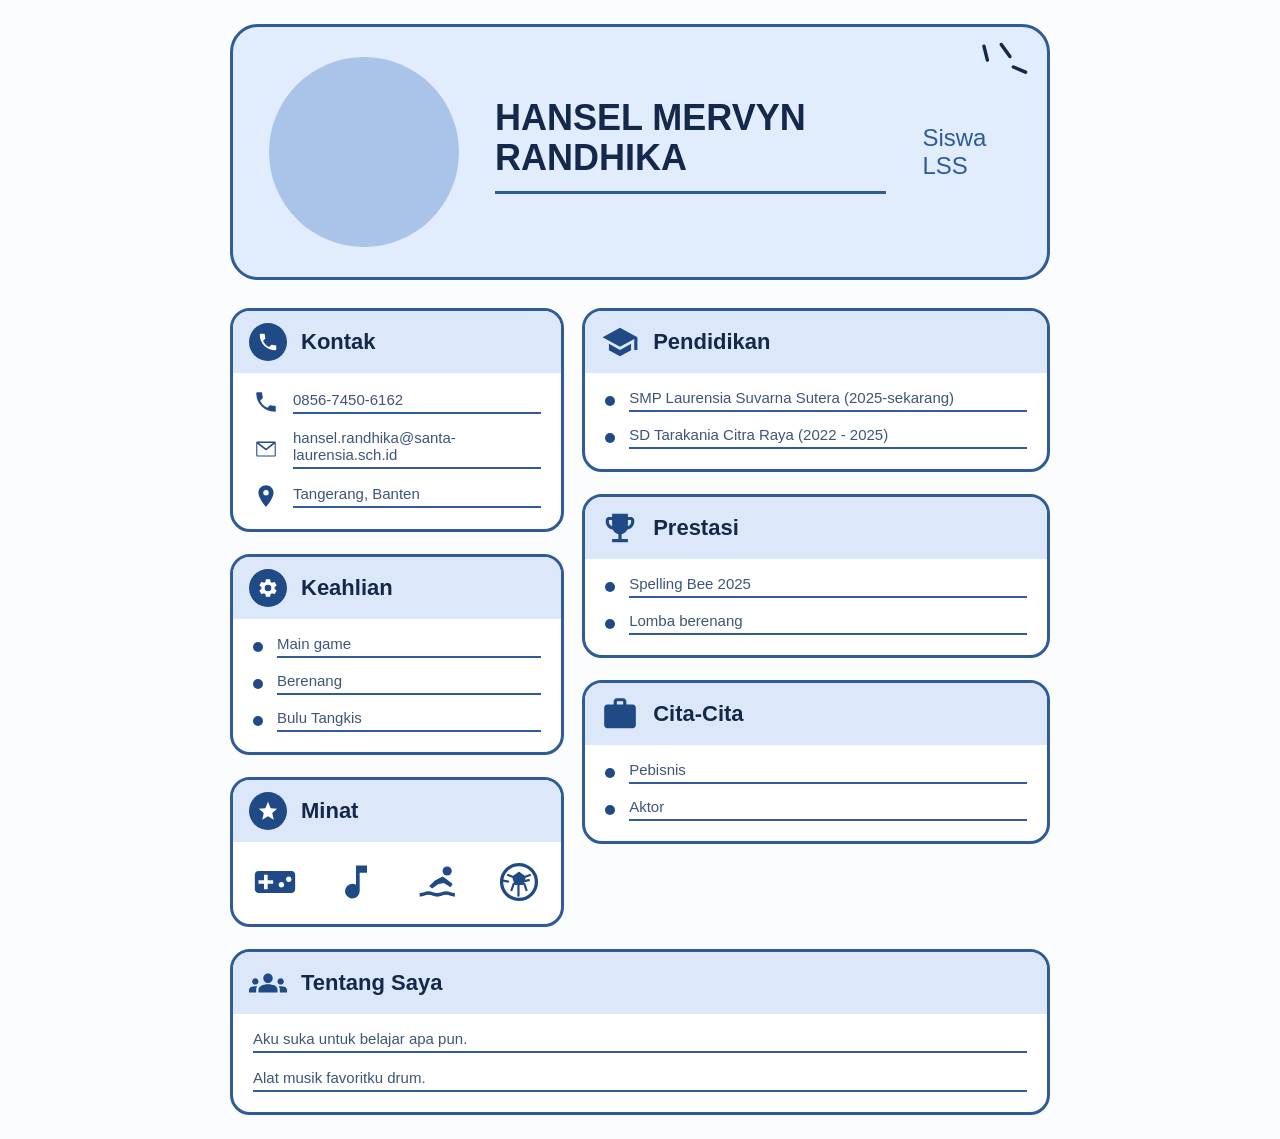
==== commit 46b9ad7a: "Update index.html" ====
--- a/index.html
+++ b/index.html
@@ -1,116 +1,182 @@
 <!DOCTYPE html>
 <html lang="id">
 <head>
-<meta charset="UTF-8">
-<meta name="viewport" content="width=device-width, initial-scale=1">
-<title>CV Kellen</title>
-<link rel="icon" type="image/png" href="https://www.santa-laurensia.com/sutera/wp-content/uploads/2024/10/logo-las-286x300-1.png">
-<link rel="stylesheet" href="kellen.css">
+  <meta charset="UTF-8">
+  <meta name="viewport" content="width=device-width, initial-scale=1.0">
+  <title>CV Hansel</title>
+  <link rel="icon" type="image/png" href="https://www.santa-laurensia.com/sutera/wp-content/uploads/2024/10/logo-las-286x300-1.png">
+  <link rel="stylesheet" href="hansel.css">
 </head>
-<body class="kellen-body">
-<div class="kellen-page">
-<header class="kellen-header">
-<a class="kellen-photo-link" href="index.html">
-<img class="kellen-photo" src="https://cdn.phototourl.com/anon/2026-11-17-d67caadf-6304-4195-abc5-3c3a490e21a6.jpg" alt="Foto kellen">
-</a>
-<div class="kellen-title">
-<h1 class="kellen-name">Kellen marco admadiredja</h1>
-<p class="kellen-role">Santa laurensia suvarna sutera student/ 8.1-15</p>
-</div>
-</header>
-<main class="kellen-grid">
+<body class="hansel-body">
+  <svg class="hansel-sprite" xmlns="http://www.w3.org/2000/svg" aria-hidden="true">
+    <symbol id="hansel-ic-phone" viewBox="0 0 24 24"><path d="M6.62 10.79c1.44 2.83 3.76 5.14 6.59 6.59l2.2-2.2c.27-.27.67-.36 1.02-.24 1.12.37 2.33.57 3.57.57.55 0 1 .45 1 1V20c0 .55-.45 1-1 1-9.39 0-17-7.61-17-17 0-.55.45-1 1-1h3.5c.55 0 1 .45 1 1 0 1.25.2 2.45.57 3.57.11.35.03.74-.25 1.02l-2.2 2.2z"/></symbol>
+    <symbol id="hansel-ic-mail" viewBox="0 0 24 24"><path d="M4 5h16a1 1 0 0 1 1 1v12a1 1 0 0 1-1 1H4a1 1 0 0 1-1-1V6a1 1 0 0 1 1-1zm0 2.2V18h16V7.2l-8 6.1-8-6.1zM5.5 6.5l6.5 5 6.5-5z"/></symbol>
+    <symbol id="hansel-ic-pin" viewBox="0 0 24 24"><path d="M12 2C8.1 2 5 5.1 5 9c0 5.25 7 13 7 13s7-7.75 7-13c0-3.9-3.1-7-7-7zm0 9.5A2.5 2.5 0 1 1 12 6.5a2.5 2.5 0 0 1 0 5z"/></symbol>
+    <symbol id="hansel-ic-cap" viewBox="0 0 24 24"><path d="M12 3L1 9l11 6 9-4.91V17h2V9L12 3zM5 13.18v4L12 21l7-3.82v-4L12 17l-7-3.82z"/></symbol>
+    <symbol id="hansel-ic-gear" viewBox="0 0 24 24"><path d="M19.14 12.94c.04-.3.06-.61.06-.94 0-.32-.02-.64-.07-.94l2.03-1.58a.49.49 0 0 0 .12-.61l-1.92-3.32a.49.49 0 0 0-.59-.22l-2.39.96c-.5-.38-1.03-.7-1.62-.94l-.36-2.54a.48.48 0 0 0-.48-.41h-3.84c-.24 0-.43.17-.47.41l-.36 2.54c-.59.24-1.13.57-1.62.94l-2.39-.96c-.22-.08-.47 0-.59.22L2.74 8.87c-.12.21-.08.47.12.61l2.03 1.58c-.05.3-.09.63-.09.94s.02.64.07.94l-2.03 1.58a.49.49 0 0 0-.12.61l1.92 3.32c.12.22.37.29.59.22l2.39-.96c.5.38 1.03.7 1.62.94l.36 2.54c.05.24.24.41.48.41h3.84c.24 0 .44-.17.47-.41l.36-2.54c.59-.24 1.13-.56 1.62-.94l2.39.96c.22.08.47 0 .59-.22l1.92-3.32c.12-.22.07-.47-.12-.61l-2.01-1.58zM12 15.6A3.6 3.6 0 1 1 12 8.4a3.6 3.6 0 0 1 0 7.2z"/></symbol>
+    <symbol id="hansel-ic-trophy" viewBox="0 0 24 24"><path d="M19 5h-2V3H7v2H5c-1.1 0-2 .9-2 2v1c0 2.55 1.92 4.63 4.39 4.94.63 1.5 1.98 2.63 3.61 2.96V19H7v2h10v-2h-4v-3.1c1.63-.33 2.98-1.46 3.61-2.96C19.08 12.63 21 10.55 21 8V7c0-1.1-.9-2-2-2zM5 8V7h2v3.82C5.84 10.4 5 9.3 5 8zm14 0c0 1.3-.84 2.4-2 2.82V7h2v1z"/></symbol>
+    <symbol id="hansel-ic-work" viewBox="0 0 24 24"><path d="M20 6h-4V4c0-1.11-.89-2-2-2h-4c-1.11 0-2 .89-2 2v2H4c-1.11 0-1.99.89-1.99 2L2 19c0 1.11.89 2 2 2h16c1.11 0 2-.89 2-2V8c0-1.11-.89-2-2-2zm-6 0h-4V4h4v2z"/></symbol>
+    <symbol id="hansel-ic-star" viewBox="0 0 24 24"><path d="M12 2l2.9 6.9 7.1.6-5.4 4.7 1.7 7.3L12 17.8 5.7 21.5l1.7-7.3L2 9.5l7.1-.6z"/></symbol>
+    <symbol id="hansel-ic-game" viewBox="0 0 24 24"><path d="M21 6H3c-1.1 0-2 .9-2 2v8c0 1.1.9 2 2 2h18c1.1 0 2-.9 2-2V8c0-1.1-.9-2-2-2zm-10 7H8v3H6v-3H3v-2h3V8h2v3h3v2zm4.5 2c-.83 0-1.5-.67-1.5-1.5s.67-1.5 1.5-1.5 1.5.67 1.5 1.5-.67 1.5-1.5 1.5zm4-3c-.83 0-1.5-.67-1.5-1.5S18.67 9 19.5 9s1.5.67 1.5 1.5-.67 1.5-1.5 1.5z"/></symbol>
+    <symbol id="hansel-ic-music" viewBox="0 0 24 24"><path d="M12 3v10.55A4 4 0 1 0 14 17V7h4V3h-6z"/></symbol>
+    <symbol id="hansel-ic-swim" viewBox="0 0 24 24"><circle cx="17" cy="6" r="2.5"/><path d="m14.5 9-4.2 2.2-3.1 3 1.6 1.4 3.3-2.4 3.1-.6 3.6 2.2 1.2-1.7-4-3.1-1.5-1zM2 18c2 0 2.8-1 4.8-1s2.8 1 4.8 1 2.8-1 4.8-1 2.8 1 4.8 1v2c-2 0-2.8-1-4.8-1s-2.8 1-4.8 1-2.8-1-4.8-1S4 20 2 20v-2z"/></symbol>
+    <symbol id="hansel-ic-football" viewBox="0 0 24 24"><circle cx="12" cy="12" r="9.5" fill="none" stroke="#1f4a85" stroke-width="1.8"/><path d="m12 7 3.1 2.3-1.2 3.7h-3.8L8.9 9.3 12 7zm-3.1 2.3L6 8.2m9.1 1.1 2.9-1.1m-3.1 4.8 1.2 3.4m-7-3.4-1.2 3.4m3.8-2.7v5.8m-5.7-7.7-3.8-.8m15.2 0-3.8.8" fill="#1f4a85" stroke="#1f4a85" stroke-width="1.2" stroke-linecap="round" stroke-linejoin="round"/></symbol>
+    <symbol id="hansel-ic-people" viewBox="0 0 24 24"><path d="M12 12.75c1.63 0 3.07.39 4.24.9 1.08.48 1.76 1.56 1.76 2.73V18H6v-1.61c0-1.18.68-2.26 1.76-2.73 1.17-.52 2.61-.91 4.24-.91zM4 13c1.1 0 2-.9 2-2s-.9-2-2-2-2 .9-2 2 .9 2 2 2zm1.13 1.1c-.37-.06-.74-.1-1.13-.1-.99 0-1.93.21-2.78.58A2.01 2.01 0 0 0 0 16.43V18h4.5v-1.61c0-.83.23-1.61.63-2.29zM20 13c1.1 0 2-.9 2-2s-.9-2-2-2-2 .9-2 2 .9 2 2 2zm4 3.43c0-.81-.48-1.53-1.22-1.85A6.95 6.95 0 0 0 20 14c-.39 0-.76.04-1.13.1.4.68.63 1.46.63 2.29V18H24v-1.57zM12 6c1.66 0 3 1.34 3 3s-1.34 3-3 3-3-1.34-3-3 1.34-3 3-3z"/></symbol>
+  </svg>
 
 
 
 
-<div class="kellen-col">
-<section class="kellen-card">
-<h2 class="kellen-card-title"><span class="kellen-icon">&#9742;</span>Contact</h2>
-<ul class="kellen-list kellen-plain">
-<li><span class="kellen-mini">&#9742;</span>0811-1106-108</li>
-<li><span class="kellen-mini">&#9993;</span>kellen.marco@santa-laurensia.sch.id</li>
-<li><span class="kellen-mini">&#9906;</span>tangerang,banten</li>
-</ul>
-</section>
 
 
 
 
-<section class="kellen-card">
-<h2 class="kellen-card-title"><span class="kellen-icon">&#9881;</span>Skills</h2>
-<ul class="kellen-list">
-<li>Basket</li>
-<li>badminton</li>
-<li>ping pong</li>
-</ul>
-</section>
+  <main class="hansel-page">
+    <header class="hansel-header">
+    <a class="hansel-photo-link" href="index2.html">
+  <div class="hansel-photo" role="img" aria-label="Foto Hansel"></div>
+</a>
+     
+        <h1 class="hansel-name">HANSEL MERVYN RANDHIKA</h1>
+        <p class="hansel-role">Siswa LSS</p>
+      </div>
+      <svg class="hansel-spark" viewBox="0 0 60 60" aria-hidden="true">
+        <line x1="8" y1="6" x2="12" y2="22"/>
+        <line x1="28" y1="4" x2="38" y2="18"/>
+        <line x1="42" y1="30" x2="56" y2="36"/>
+      </svg>
+    </header>
 
 
 
 
-<section class="kellen-card">
-<h2 class="kellen-card-title"><span class="kellen-icon">&#9733;</span>Interests</h2>
-<div class="kellen-interests">
-<span class="kellen-interest">&#127918;</span>
-<span class="kellen-interest">&#127992;</span>
-<span class="kellen-interest">&#127955;</span>
-<span class="kellen-interest">&#127936;</span>
-</div>
-</section>
-</div>
 
 
 
 
-<div class="kellen-col">
-<section class="kellen-card">
-<h2 class="kellen-card-title"><span class="kellen-icon">&#127891;</span>Education</h2>
-<ul class="kellen-list">
-<li>Kelas 8, sekolah santa laurensia suvarna sutera</li>
-<li>2021</li>
-</ul>
-</section>
+    <div class="hansel-grid">
+      <div class="hansel-column">
+        <section class="hansel-card">
+          <h2 class="hansel-card-title">
+            <span class="hansel-badge"><svg class="hansel-icon"><use href="#hansel-ic-phone"/></svg></span> Kontak
+          </h2>
+          <ul class="hansel-card-body">
+            <li class="hansel-item"><svg class="hansel-icon hansel-icon-small"><use href="#hansel-ic-phone"/></svg><span class="hansel-line">0856-7450-6162</span></li>
+            <li class="hansel-item"><svg class="hansel-icon hansel-icon-small"><use href="#hansel-ic-mail"/></svg><span class="hansel-line">hansel.randhika@santa-laurensia.sch.id</span></li>
+            <li class="hansel-item"><svg class="hansel-icon hansel-icon-small"><use href="#hansel-ic-pin"/></svg><span class="hansel-line">Tangerang, Banten</span></li>
+          </ul>
+        </section>
 
 
 
 
-<section class="kellen-card">
-<h2 class="kellen-card-title"><span class="kellen-icon">&#127942;</span>Achievements</h2>
-<ul class="kellen-list">
-<li>dapat 100 di biologi pas kelas 7</li>
-<li>pernah ikut kejurkab,lawan dragon terus jaga coby.Terus poin 1.</li>
-</ul>
-</section>
 
 
 
 
-<section class="kellen-card">
-<h2 class="kellen-card-title"><span class="kellen-icon">&#128188;</span>Experience / Projects</h2>
-<ul class="kellen-list">
-<li>Project CV Informatika</li>
-<li>Project kelompok,tapi sejatinya projek ini individu</li>
-</ul>
-</section>
-</div>
+        <section class="hansel-card">
+          <h2 class="hansel-card-title">
+            <span class="hansel-badge"><svg class="hansel-icon"><use href="#hansel-ic-gear"/></svg></span> Keahlian
+          </h2>
+          <ul class="hansel-card-body">
+            <li class="hansel-item hansel-dot"><span class="hansel-line">Main game</span></li>
+            <li class="hansel-item hansel-dot"><span class="hansel-line">Berenang</span></li>
+            <li class="hansel-item hansel-dot"><span class="hansel-line">Bulu Tangkis</span></li>
+          </ul>
+        </section>
 
 
 
 
-</main>
 
 
 
 
-<section class="kellen-card kellen-about">
-<h2 class="kellen-card-title"><span class="kellen-icon">&#128101;</span>About Me</h2>
-<p class="kellen-text">Nama saya kellen marco admadiredja,saya tahun ini berumur 13 tahun.saya suka basket,badmin,dan pingpong(walaupun saya tidak jago).Saya anak kedua dari 4 bersaudara.</p>
-<p class="kellen-text">Cita-cita saya menjadi pengusaha.</p>
-</section>
+        <section class="hansel-card">
+          <h2 class="hansel-card-title">
+            <span class="hansel-badge"><svg class="hansel-icon"><use href="#hansel-ic-star"/></svg></span> Minat
+          </h2>
+          <div class="hansel-card-body hansel-interests">
+            <svg class="hansel-icon hansel-icon-large" aria-label="Game"><use href="#hansel-ic-game"/></svg>
+            <svg class="hansel-icon hansel-icon-large" aria-label="Musik"><use href="#hansel-ic-music"/></svg>
+            <svg class="hansel-icon hansel-icon-large" aria-label="Berenang"><use href="#hansel-ic-swim"/></svg>
+            <svg class="hansel-icon hansel-icon-large" role="img" aria-label="Sepak bola"><use href="#hansel-ic-football"/></svg>
+          </div>
+        </section>
+      </div>
 
 
 
 
-</div>
+
+
+
+
+      <div class="hansel-column">
+        <section class="hansel-card">
+          <h2 class="hansel-card-title">
+            <svg class="hansel-icon hansel-icon-title"><use href="#hansel-ic-cap"/></svg> Pendidikan
+          </h2>
+          <ul class="hansel-card-body">
+            <li class="hansel-item hansel-dot"><span class="hansel-line">SMP Laurensia Suvarna Sutera (2025-sekarang)</span></li>
+            <li class="hansel-item hansel-dot"><span class="hansel-line">SD Tarakania Citra Raya (2022 - 2025)</span></li>
+          </ul>
+        </section>
+
+
+
+
+
+
+
+
+        <section class="hansel-card">
+          <h2 class="hansel-card-title">
+            <svg class="hansel-icon hansel-icon-title"><use href="#hansel-ic-trophy"/></svg> Prestasi
+          </h2>
+          <ul class="hansel-card-body">
+            <li class="hansel-item hansel-dot"><span class="hansel-line">Spelling Bee 2025</span></li>
+            <li class="hansel-item hansel-dot"><span class="hansel-line">Lomba berenang</span></li>
+          </ul>
+        </section>
+
+
+
+
+
+
+
+
+        <section class="hansel-card">
+          <h2 class="hansel-card-title">
+            <svg class="hansel-icon hansel-icon-title"><use href="#hansel-ic-work"/></svg> Cita-Cita
+          </h2>
+          <ul class="hansel-card-body">
+            <li class="hansel-item hansel-dot"><span class="hansel-line">Pebisnis</span></li>
+            <li class="hansel-item hansel-dot"><span class="hansel-line">Aktor</span></li>
+          </ul>
+        </section>
+      </div>
+    </div>
+
+
+
+
+
+
+
+
+    <section class="hansel-card hansel-about">
+      <h2 class="hansel-card-title">
+        <svg class="hansel-icon hansel-icon-title"><use href="#hansel-ic-people"/></svg> Tentang Saya
+      </h2>
+      <div class="hansel-card-body">
+        <p class="hansel-line hansel-paragraph">Aku suka untuk belajar apa pun.</p>
+        <p class="hansel-line hansel-paragraph">Alat musik favoritku drum.</p>
+      </div>
+    </section>
+  </main>
 </body>
 </html>
+
+
--- a/hansel.css
+++ b/hansel.css
@@ -0,0 +1,701 @@
+.hansel-body {
+  margin: 0;
+  padding: 24px 16px;
+  background-color: #fbfcfe;
+  font-family: "Trebuchet MS", "Segoe UI", Arial, sans-serif;
+  color: #14284b;
+}
+
+
+
+
+
+
+
+
+
+
+
+
+
+
+
+
+.hansel-sprite {
+  position: absolute;
+  width: 0;
+  height: 0;
+  overflow: hidden;
+}
+
+
+
+
+
+
+
+
+
+
+
+
+
+
+
+
+.hansel-page {
+  max-width: 820px;
+  margin: 0 auto;
+}
+
+
+
+
+
+
+
+
+
+
+
+
+
+
+
+
+.hansel-header {
+  position: relative;
+  display: flex;
+  align-items: center;
+  gap: 36px;
+  padding: 30px 36px;
+  background-color: #e1edfc;
+  border: 3px solid #2f5b99;
+  border-radius: 28px;
+}
+
+
+
+
+
+
+
+
+
+
+
+
+
+
+
+
+.hansel-photo-link {
+  flex-shrink: 0;
+  display: block;
+  width: 190px;
+  height: 190px;
+  border-radius: 50%;
+  overflow: hidden;
+  background-color: #a9c4e8;
+}
+
+
+
+
+
+
+
+
+
+
+
+
+
+
+
+
+.hansel-photo {
+  width: 250px;
+  height: 250px;
+  background-image: url('https://lh3.googleusercontent.com/a/ACg8ocIhfn07L3HhZlN5Z_48oysHoy-c8JaeV3KqUnigDhrddwpNjC4=s83-c-mo');
+  background-size: cover;
+  background-position: center;
+  background-repeat: no-repeat;
+  border-radius: 50%; /* Opsional: tambahkan baris ini jika ingin foto berbentuk bulat */
+}
+
+
+
+
+
+
+
+
+
+
+
+
+
+
+.hansel-identity {
+  flex: 1;
+}
+
+
+
+
+
+
+
+
+
+
+
+
+
+
+
+
+.hansel-name {
+  margin: 0 0 12px;
+  padding-bottom: 14px;
+  font-size: 36px;
+  line-height: 1.1;
+  color: #14284b;
+  border-bottom: 3px solid #2f5b99;
+}
+
+
+
+
+
+
+
+
+
+
+
+
+
+
+
+
+.hansel-role {
+  margin: 0;
+  font-size: 24px;
+  color: #2f5b99;
+}
+
+
+
+
+
+
+
+
+
+
+
+
+
+
+
+
+.hansel-spark {
+  position: absolute;
+  top: 14px;
+  right: 18px;
+  width: 52px;
+  height: 52px;
+  stroke: #14284b;
+  stroke-width: 4;
+  stroke-linecap: round;
+}
+
+
+
+
+
+
+
+
+
+
+
+
+
+
+
+
+.hansel-grid {
+  display: grid;
+  grid-template-columns: 1fr 1.4fr;
+  gap: 18px;
+  margin-top: 28px;
+  align-items: start;
+}
+
+
+
+
+
+
+
+
+
+
+
+
+
+
+
+
+.hansel-column {
+  display: flex;
+  flex-direction: column;
+  gap: 22px;
+}
+
+
+
+
+
+
+
+
+
+
+
+
+
+
+
+
+.hansel-card {
+  background-color: #ffffff;
+  border: 3px solid #2f5b99;
+  border-radius: 20px;
+  overflow: hidden;
+}
+
+
+
+
+
+
+
+
+
+
+
+
+
+
+
+
+.hansel-card-title {
+  display: flex;
+  align-items: center;
+  gap: 14px;
+  margin: 0;
+  padding: 12px 16px;
+  font-size: 22px;
+  color: #14284b;
+  background-color: #dce8fa;
+}
+
+
+
+
+
+
+
+
+
+
+
+
+
+
+
+
+.hansel-badge {
+  display: flex;
+  align-items: center;
+  justify-content: center;
+  width: 38px;
+  height: 38px;
+  border-radius: 50%;
+  background-color: #1f4a85;
+}
+
+
+
+
+
+
+
+
+
+
+
+
+
+
+
+
+.hansel-badge .hansel-icon {
+  width: 22px;
+  height: 22px;
+  fill: #ffffff;
+}
+
+
+
+
+
+
+
+
+
+
+
+
+
+
+
+
+.hansel-icon {
+  width: 24px;
+  height: 24px;
+  fill: #1f4a85;
+}
+
+
+
+
+
+
+
+
+
+
+
+
+
+
+
+
+.hansel-icon-title {
+  width: 38px;
+  height: 38px;
+}
+
+
+
+
+
+
+
+
+
+
+
+
+
+
+
+
+.hansel-icon-small {
+  width: 26px;
+  height: 26px;
+  flex-shrink: 0;
+}
+
+
+
+
+
+
+
+
+
+
+
+
+
+
+
+
+.hansel-icon-large {
+  width: 44px;
+  height: 44px;
+}
+
+
+
+
+
+
+
+
+
+
+
+
+
+
+
+
+.hansel-card-body {
+  list-style: none;
+  margin: 0;
+  padding: 16px 20px 20px;
+}
+
+
+
+
+
+
+
+
+
+
+
+
+
+
+
+
+.hansel-item {
+  display: flex;
+  align-items: center;
+  gap: 14px;
+  margin-bottom: 14px;
+}
+
+
+
+
+
+
+
+
+
+
+
+
+
+
+
+
+.hansel-item:last-child {
+  margin-bottom: 0;
+}
+
+
+
+
+
+
+
+
+
+
+
+
+
+
+
+
+.hansel-dot::before {
+  content: "";
+  flex-shrink: 0;
+  width: 10px;
+  height: 10px;
+  border-radius: 50%;
+  background-color: #1f4a85;
+}
+
+
+
+
+
+
+
+
+
+
+
+
+
+
+
+
+.hansel-line {
+  flex: 1;
+  padding-bottom: 4px;
+  font-size: 15px;
+  color: #3d5578;
+  border-bottom: 2px solid #2f5b99;
+}
+
+
+
+
+
+
+
+
+
+
+
+
+
+
+
+
+.hansel-interests {
+  display: flex;
+  justify-content: space-between;
+  align-items: center;
+  padding-top: 18px;
+}
+
+
+
+
+
+
+
+
+
+
+
+
+
+
+
+
+.hansel-about {
+  margin-top: 22px;
+}
+
+
+
+
+
+
+
+
+
+
+
+
+
+
+
+
+.hansel-paragraph {
+  margin: 0 0 16px;
+}
+
+
+
+
+
+
+
+
+
+
+
+
+
+
+
+
+.hansel-paragraph:last-child {
+  margin-bottom: 0;
+}
+
+
+
+
+
+
+
+
+
+
+
+
+
+
+
+
+@media (max-width: 640px) {
+  .hansel-header {
+    flex-direction: column;
+    text-align: center;
+    padding: 28px 20px;
+  }
+
+
+
+
+
+
+
+
+
+
+
+
+
+
+
+
+  .hansel-name {
+    font-size: 12px;
+  }
+
+
+
+
+
+
+
+
+
+
+
+
+
+
+
+
+  .hansel-role {
+    font-size: 18px;
+  }
+
+
+
+
+
+
+
+
+
+
+
+
+
+
+
+
+  .hansel-grid {
+    grid-template-columns: 1fr;
+  }
+}
